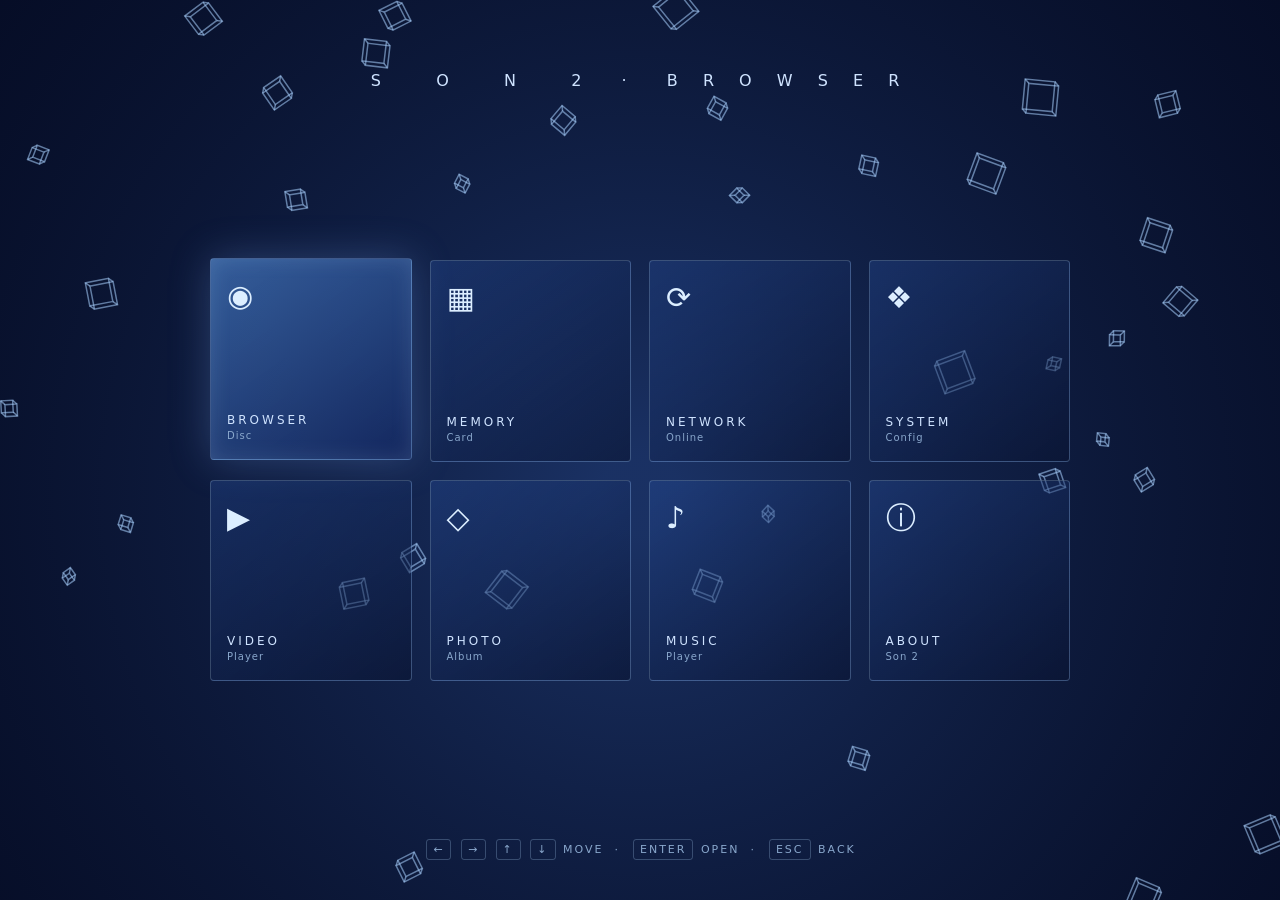
==== consoles/son2/index.html @ b31fa102 "Initial Son64: boot picker, seven era-themed console shells, settings + export - index.html: fancy b" ====
<!doctype html>
<html lang="en">
<head>
<meta charset="utf-8">
<meta name="viewport" content="width=device-width,initial-scale=1">
<title>Son 2 — Browser</title>
<link rel="stylesheet" href="../../css/console.css">
<style>
body{background:#000}
.s2-wrap{position:fixed;inset:0;z-index:2;display:grid;grid-template-rows:auto 1fr auto;padding:70px 4vw 40px}
.s2-title{text-align:center;letter-spacing:10px;font-weight:300;color:#cfe3ff;font-size:16px;margin-bottom:10px}
.s2-grid{display:grid;grid-template-columns:repeat(4,1fr);gap:18px;place-content:center;align-content:center;max-width:860px;width:100%;margin:0 auto;padding:30px 0}
.s2-tile{aspect-ratio:1;background:linear-gradient(145deg,rgba(40,80,160,.35),rgba(10,20,50,.6));border:1px solid rgba(180,220,255,.25);border-radius:4px;padding:16px;cursor:pointer;display:flex;flex-direction:column;justify-content:space-between;color:#cfe3ff;transition:all .2s;position:relative;overflow:hidden}
.s2-tile:hover,.s2-tile.sel{background:linear-gradient(145deg,rgba(80,140,220,.6),rgba(20,40,100,.7));box-shadow:0 0 40px rgba(130,180,255,.25),inset 0 0 20px rgba(180,220,255,.15);transform:translateY(-2px)}
.s2-tile .ic{font-size:30px;letter-spacing:3px;color:#dceeff}
.s2-tile .nm{font-size:12px;letter-spacing:3px;text-transform:uppercase}
.s2-tile .sz{font-size:10px;color:#89a7cc;letter-spacing:1px}
.s2-footer{color:#89a7cc;font-size:11px;letter-spacing:2px;text-align:center;text-transform:uppercase}
.s2-footer .k{display:inline-block;padding:2px 6px;border:1px solid rgba(180,220,255,.25);border-radius:3px;margin:0 2px}
</style>
</head>
<body>
<canvas class="console-bg" id="bg"></canvas>

<div class="top-hud">
  <div class="left"><a href="../../" class="back-link">◂ Boot picker</a><span class="pill">Son 2</span></div>
  <div class="right"><span class="hud-time" id="clock">--:--</span></div>
</div>

<main class="s2-wrap">
  <div class="s2-title">S &nbsp; O &nbsp; N &nbsp; 2 &nbsp;·&nbsp; B R O W S E R</div>
  <section class="s2-grid" id="grid"></section>
  <footer class="s2-footer"><span class="k">←</span> <span class="k">→</span> <span class="k">↑</span> <span class="k">↓</span> move &nbsp;·&nbsp; <span class="k">Enter</span> open &nbsp;·&nbsp; <span class="k">Esc</span> back</footer>
</main>

<div class="modal" id="rom"><div class="box">
  <h3>Load Disc</h3>
  <p>Son 2-era emulation in the browser is <b>experimental</b>. The shell loads your file; a core that can actually run it may or may not be available on your device.</p>
  <div class="rom-drop" id="drop">Drag a file here or click to choose</div>
  <div class="row"><button class="btn" data-x>Cancel</button><button class="btn primary" id="boot" disabled>Try to boot</button></div>
</div></div>

<script type="module">
import { audio, clock, toast, pickFile } from '../../js/shared.js';
clock(document.getElementById('clock'));

const tiles = [
  {k:'disc',    ic:'◉', nm:'Browser',     sz:'Disc'},
  {k:'memcard', ic:'▦', nm:'Memory',      sz:'Card'},
  {k:'network', ic:'⟳', nm:'Network',     sz:'Online'},
  {k:'config',  ic:'❖', nm:'System',      sz:'Config'},
  {k:'video',   ic:'▶', nm:'Video',       sz:'Player'},
  {k:'photo',   ic:'◇', nm:'Photo',       sz:'Album'},
  {k:'music',   ic:'♪', nm:'Music',       sz:'Player'},
  {k:'about',   ic:'ⓘ', nm:'About',       sz:'Son 2'},
];
let idx=0;
const grid = document.getElementById('grid');
function render(){
  grid.innerHTML = tiles.map((t,i)=>`
    <div class="s2-tile ${i===idx?'sel':''}" data-i="${i}">
      <div class="ic">${t.ic}</div>
      <div><div class="nm">${t.nm}</div><div class="sz">${t.sz}</div></div>
    </div>`).join('');
  grid.querySelectorAll('.s2-tile').forEach(el=>{
    el.addEventListener('mouseenter',()=>{ idx=+el.dataset.i; paint(); audio.hover(); });
    el.addEventListener('click', ()=>act());
  });
}
function paint(){ grid.querySelectorAll('.s2-tile').forEach((el,i)=>el.classList.toggle('sel', i===idx)); }
addEventListener('keydown', e=>{
  if(e.key==='ArrowRight'){ idx=(idx+1)%tiles.length; audio.tick(); paint(); }
  if(e.key==='ArrowLeft'){ idx=(idx-1+tiles.length)%tiles.length; audio.tick(); paint(); }
  if(e.key==='ArrowDown'){ idx=Math.min(tiles.length-1,idx+4); audio.tick(); paint(); }
  if(e.key==='ArrowUp'){ idx=Math.max(0,idx-4); audio.tick(); paint(); }
  if(e.key==='Enter'){ act(); }
  if(e.key==='Escape'){ history.back(); }
});
function act(){
  audio.confirm();
  const t = tiles[idx];
  if(t.k==='disc'){ openRom(); return; }
  if(t.k==='about'){ toast('Son 2 · Browser shell · 2026'); return; }
  toast(t.nm + ' selected');
}
render();

// ROM modal
const modal = document.getElementById('rom');
const drop  = document.getElementById('drop');
const boot  = document.getElementById('boot');
let picked=null;
function openRom(){ modal.classList.add('on'); }
modal.querySelector('[data-x]').addEventListener('click', ()=>{ modal.classList.remove('on'); picked=null; boot.disabled=true; drop.textContent='Drag a file here or click to choose'; });
drop.addEventListener('click', async ()=>{ const f = await pickFile('.iso,.bin,.cue,.chd'); if(f) use(f); });
drop.addEventListener('dragover', e=>{ e.preventDefault(); drop.classList.add('hot'); });
drop.addEventListener('dragleave', ()=>drop.classList.remove('hot'));
drop.addEventListener('drop', e=>{ e.preventDefault(); drop.classList.remove('hot'); if(e.dataTransfer.files[0]) use(e.dataTransfer.files[0]); });
function use(f){ picked=f; drop.textContent=`${f.name} · ${(f.size/1024/1024).toFixed(1)} MB`; boot.disabled=false; }
boot.addEventListener('click', ()=>{ audio.confirm(); modal.classList.remove('on'); toast(`Would run ${picked.name} in an experimental WASM core`); });

// Floating cubes background
const bg = document.getElementById('bg'), c = bg.getContext('2d');
function resize(){ bg.width=innerWidth; bg.height=innerHeight; }
addEventListener('resize', resize); resize();
const N = 36;
const cubes = Array.from({length:N}, () => ({
  x: Math.random(), y: Math.random(), s: 8 + Math.random()*22,
  vy: .1 + Math.random()*.3, rot: Math.random()*Math.PI*2, rs: (Math.random()-.5)*.01
}));
function loop(){
  c.fillStyle='#030820'; c.fillRect(0,0,bg.width,bg.height);
  const g = c.createRadialGradient(bg.width/2,bg.height*.55,40,bg.width/2,bg.height*.55,Math.max(bg.width,bg.height));
  g.addColorStop(0,'rgba(60,110,200,.4)'); g.addColorStop(1,'rgba(0,0,0,0)'); c.fillStyle=g; c.fillRect(0,0,bg.width,bg.height);
  for(const cu of cubes){
    cu.y += cu.vy/bg.height; if(cu.y>1.1) cu.y=-.05; cu.rot += cu.rs;
    const px = cu.x*bg.width, py = cu.y*bg.height;
    c.save(); c.translate(px,py); c.rotate(cu.rot);
    c.strokeStyle='rgba(170,210,255,.55)'; c.lineWidth=1.5;
    c.strokeRect(-cu.s/2,-cu.s/2,cu.s,cu.s);
    c.strokeRect(-cu.s/2+4,-cu.s/2+4,cu.s,cu.s);
    c.beginPath();
    c.moveTo(-cu.s/2,-cu.s/2); c.lineTo(-cu.s/2+4,-cu.s/2+4);
    c.moveTo( cu.s/2,-cu.s/2); c.lineTo( cu.s/2+4,-cu.s/2+4);
    c.moveTo( cu.s/2, cu.s/2); c.lineTo( cu.s/2+4, cu.s/2+4);
    c.moveTo(-cu.s/2, cu.s/2); c.lineTo(-cu.s/2+4, cu.s/2+4);
    c.stroke(); c.restore();
  }
  requestAnimationFrame(loop);
}
loop();
</script>
</body>
</html>
---- css/console.css ----
/* Shared console chrome. Each console inlines only what it needs when exported. */
:root{
  --bg:#05070d; --ink:#e8f2ff; --dim:#8aa0bd; --accent:#5fd4ff; --accent2:#9b7bff;
  --warn:#ffb86b; --bad:#ff6b9c; --good:#7dffaf; --line:rgba(255,255,255,.08);
}
*{box-sizing:border-box}
html,body{margin:0;height:100%;background:var(--bg);color:var(--ink);font:400 15px/1.4 "SF Pro Display",system-ui,-apple-system,"Segoe UI",Roboto,sans-serif;overflow:hidden;-webkit-font-smoothing:antialiased}
button{font:inherit;color:inherit;background:transparent;border:0;cursor:pointer}
.console-bg{position:fixed;inset:0;z-index:0}
.console-shell{position:fixed;inset:0;z-index:2;display:flex;flex-direction:column}
.top-hud{display:flex;justify-content:space-between;align-items:center;padding:14px 22px;font-size:12px;letter-spacing:.6px;color:var(--dim);z-index:3}
.top-hud .left{display:flex;gap:14px;align-items:center}
.top-hud .right{display:flex;gap:14px;align-items:center}
.hud-time{font-variant-numeric:tabular-nums;color:var(--ink)}
.back-link{color:var(--dim);text-decoration:none;display:inline-flex;align-items:center;gap:6px;padding:4px 10px;border-radius:999px;border:1px solid var(--line);transition:all .2s}
.back-link:hover{color:var(--ink);background:rgba(255,255,255,.05)}
.hud-bar{display:flex;gap:8px;align-items:center}
.pill{padding:3px 10px;border-radius:999px;background:rgba(255,255,255,.04);border:1px solid var(--line);font-size:11px;letter-spacing:.4px}
.toast{position:fixed;left:50%;bottom:30px;transform:translateX(-50%);padding:10px 16px;border-radius:999px;background:rgba(10,16,32,.9);border:1px solid var(--line);backdrop-filter:blur(10px);color:var(--ink);font-size:13px;z-index:20;opacity:0;pointer-events:none;transition:opacity .25s}
.toast.on{opacity:1}
.modal{position:fixed;inset:0;z-index:30;background:rgba(0,0,0,.6);backdrop-filter:blur(6px);display:none;align-items:center;justify-content:center;padding:20px}
.modal.on{display:flex}
.modal .box{max-width:520px;width:100%;background:linear-gradient(180deg,#0e1526,#121c33);border:1px solid var(--line);border-radius:18px;padding:22px}
.modal h3{margin:0 0 6px;letter-spacing:.5px}
.modal p{color:var(--dim);margin:6px 0 16px}
.modal .row{display:flex;gap:10px;justify-content:flex-end;margin-top:10px}
.btn{padding:10px 16px;border-radius:10px;border:1px solid var(--line);background:rgba(255,255,255,.04);cursor:pointer;font-weight:600;letter-spacing:.3px}
.btn.primary{background:linear-gradient(135deg,var(--accent),var(--accent2));color:#02101a;border:0}
.btn:hover{filter:brightness(1.1)}
.rom-drop{border:1px dashed var(--line);border-radius:12px;padding:20px;text-align:center;color:var(--dim);margin:8px 0}
.rom-drop.hot{background:rgba(95,212,255,.06);color:var(--ink);border-color:var(--accent)}
.badge{display:inline-flex;align-items:center;gap:6px;font-size:11px;padding:3px 8px;border-radius:999px;background:rgba(255,255,255,.07);border:1px solid var(--line);color:var(--dim)}
.badge.good{color:var(--good);border-color:rgba(125,255,175,.3)}
.badge.warn{color:var(--warn);border-color:rgba(255,184,107,.3)}
.badge.bad{color:var(--bad);border-color:rgba(255,107,156,.3)}
@media (prefers-reduced-motion:reduce){*{transition:none !important;animation:none !important}}
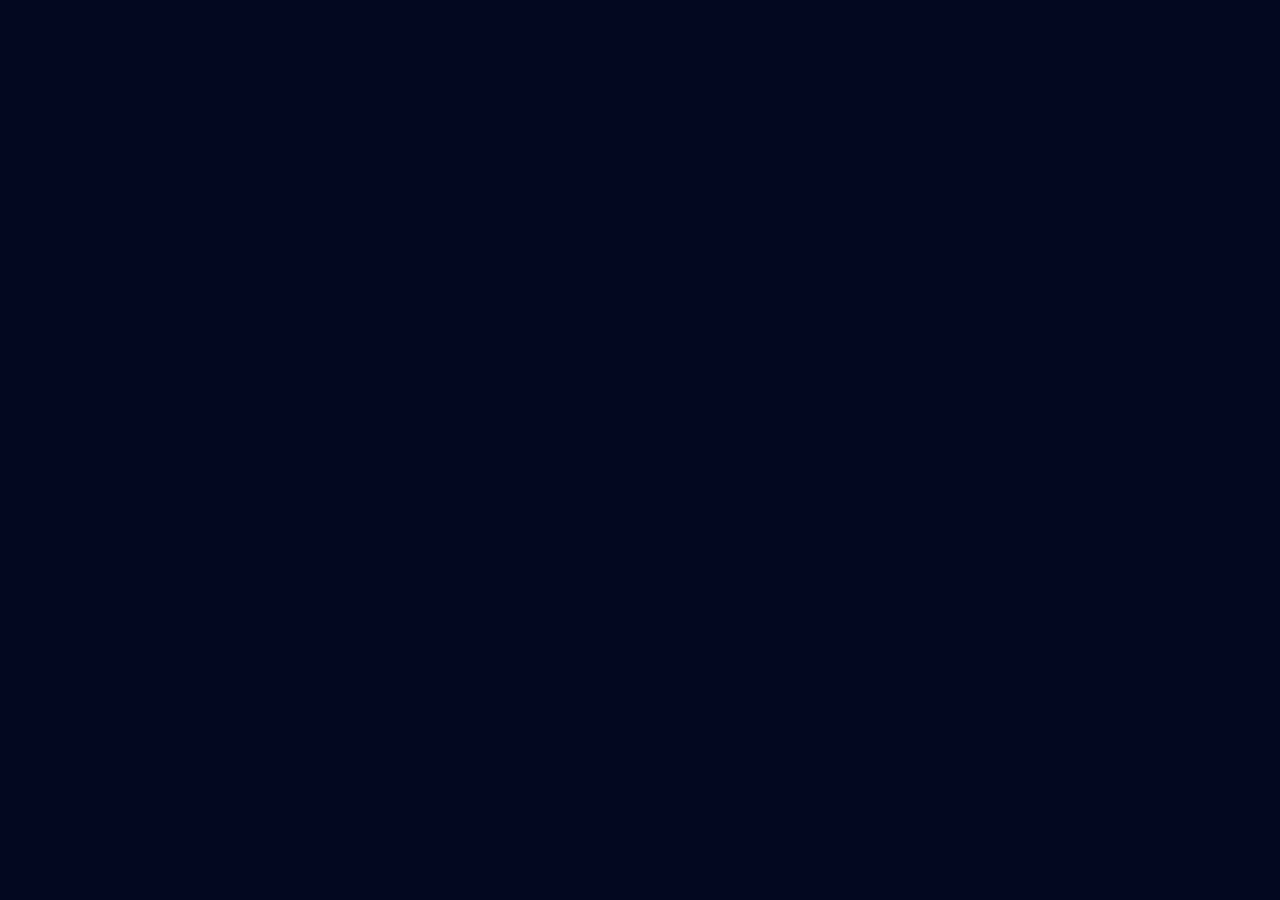
==== commit 2a250013: "Signature boot sequences, trophies, and a playable Space Drift demo in Son 5 - js/bootseq.js: per-er" ====
--- a/consoles/son2/index.html
+++ b/consoles/son2/index.html
@@ -42,7 +42,9 @@
 
 <script type="module">
 import { audio, clock, toast, pickFile } from '../../js/shared.js';
+import { playIfFresh, styles } from '../../js/bootseq.js';
 clock(document.getElementById('clock'));
+playIfFresh('son2', styles.son2);
 
 const tiles = [
   {k:'disc',    ic:'◉', nm:'Browser',     sz:'Disc'},
